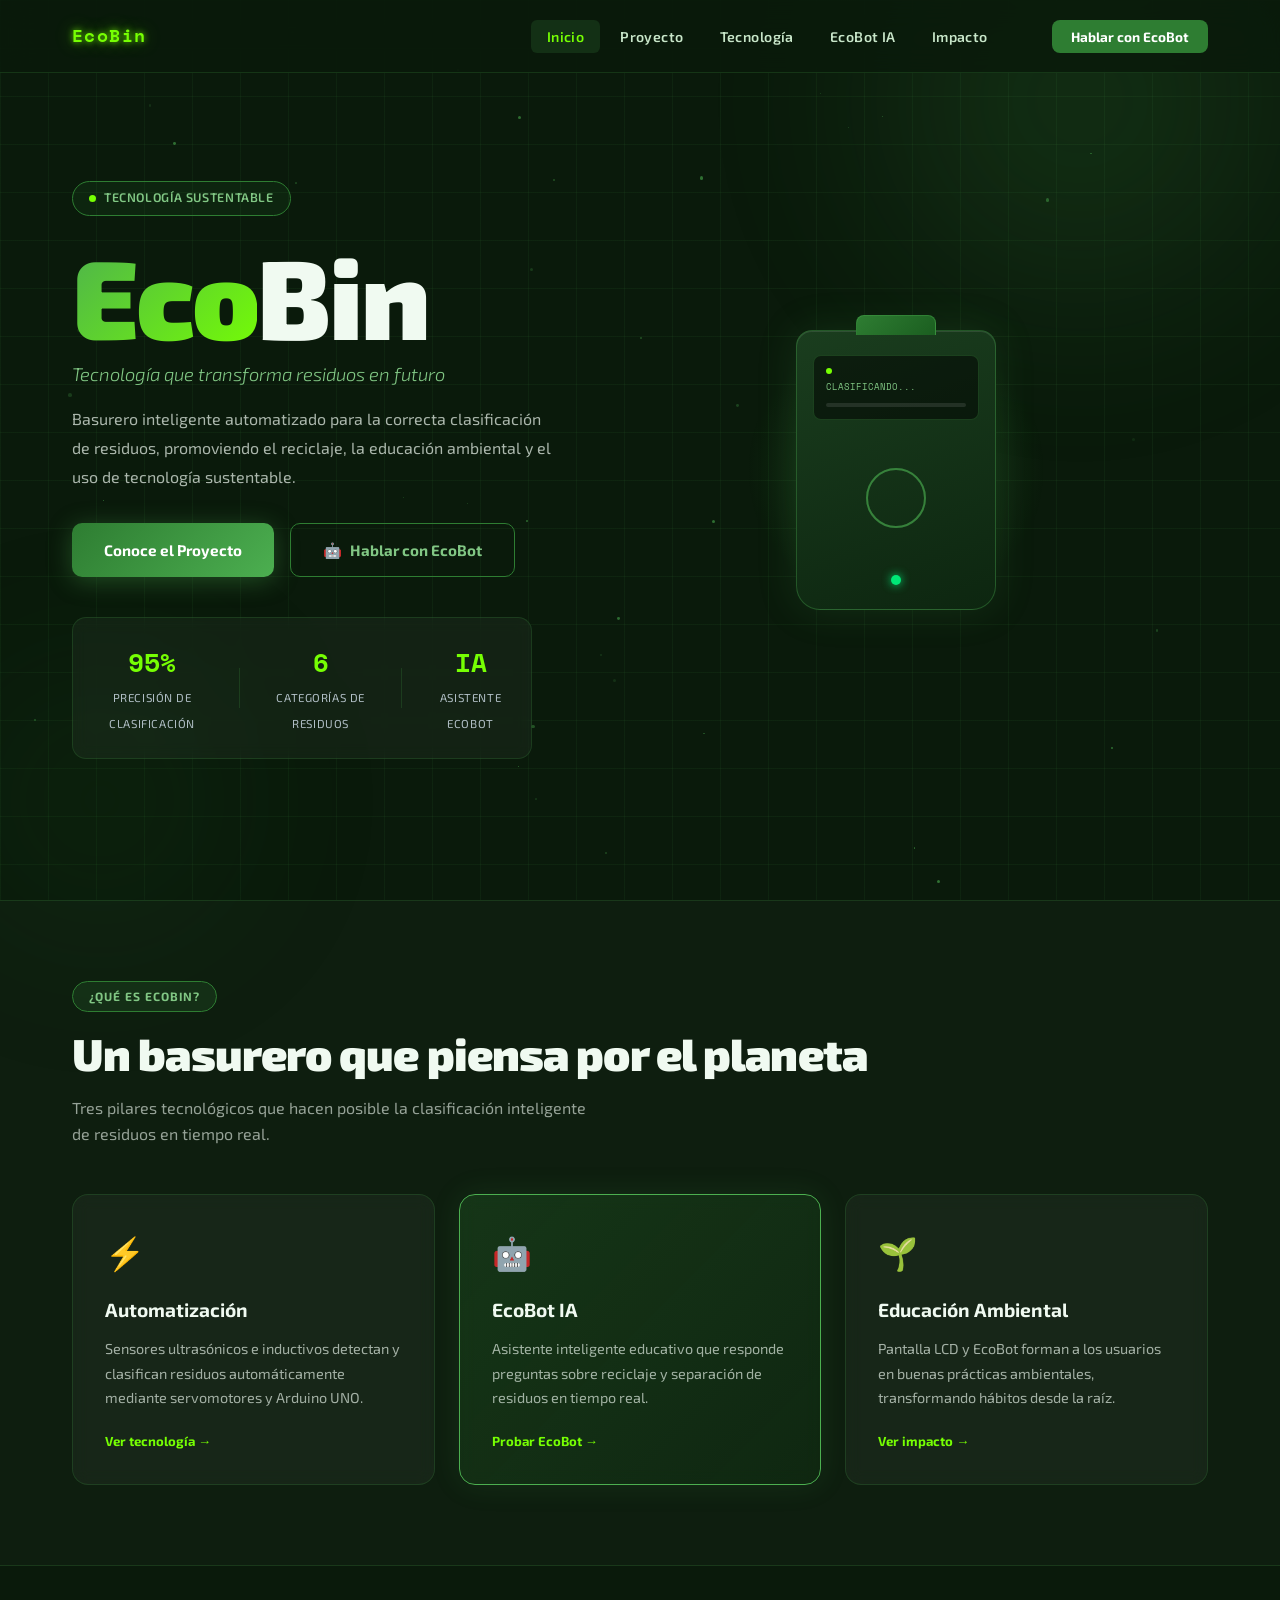
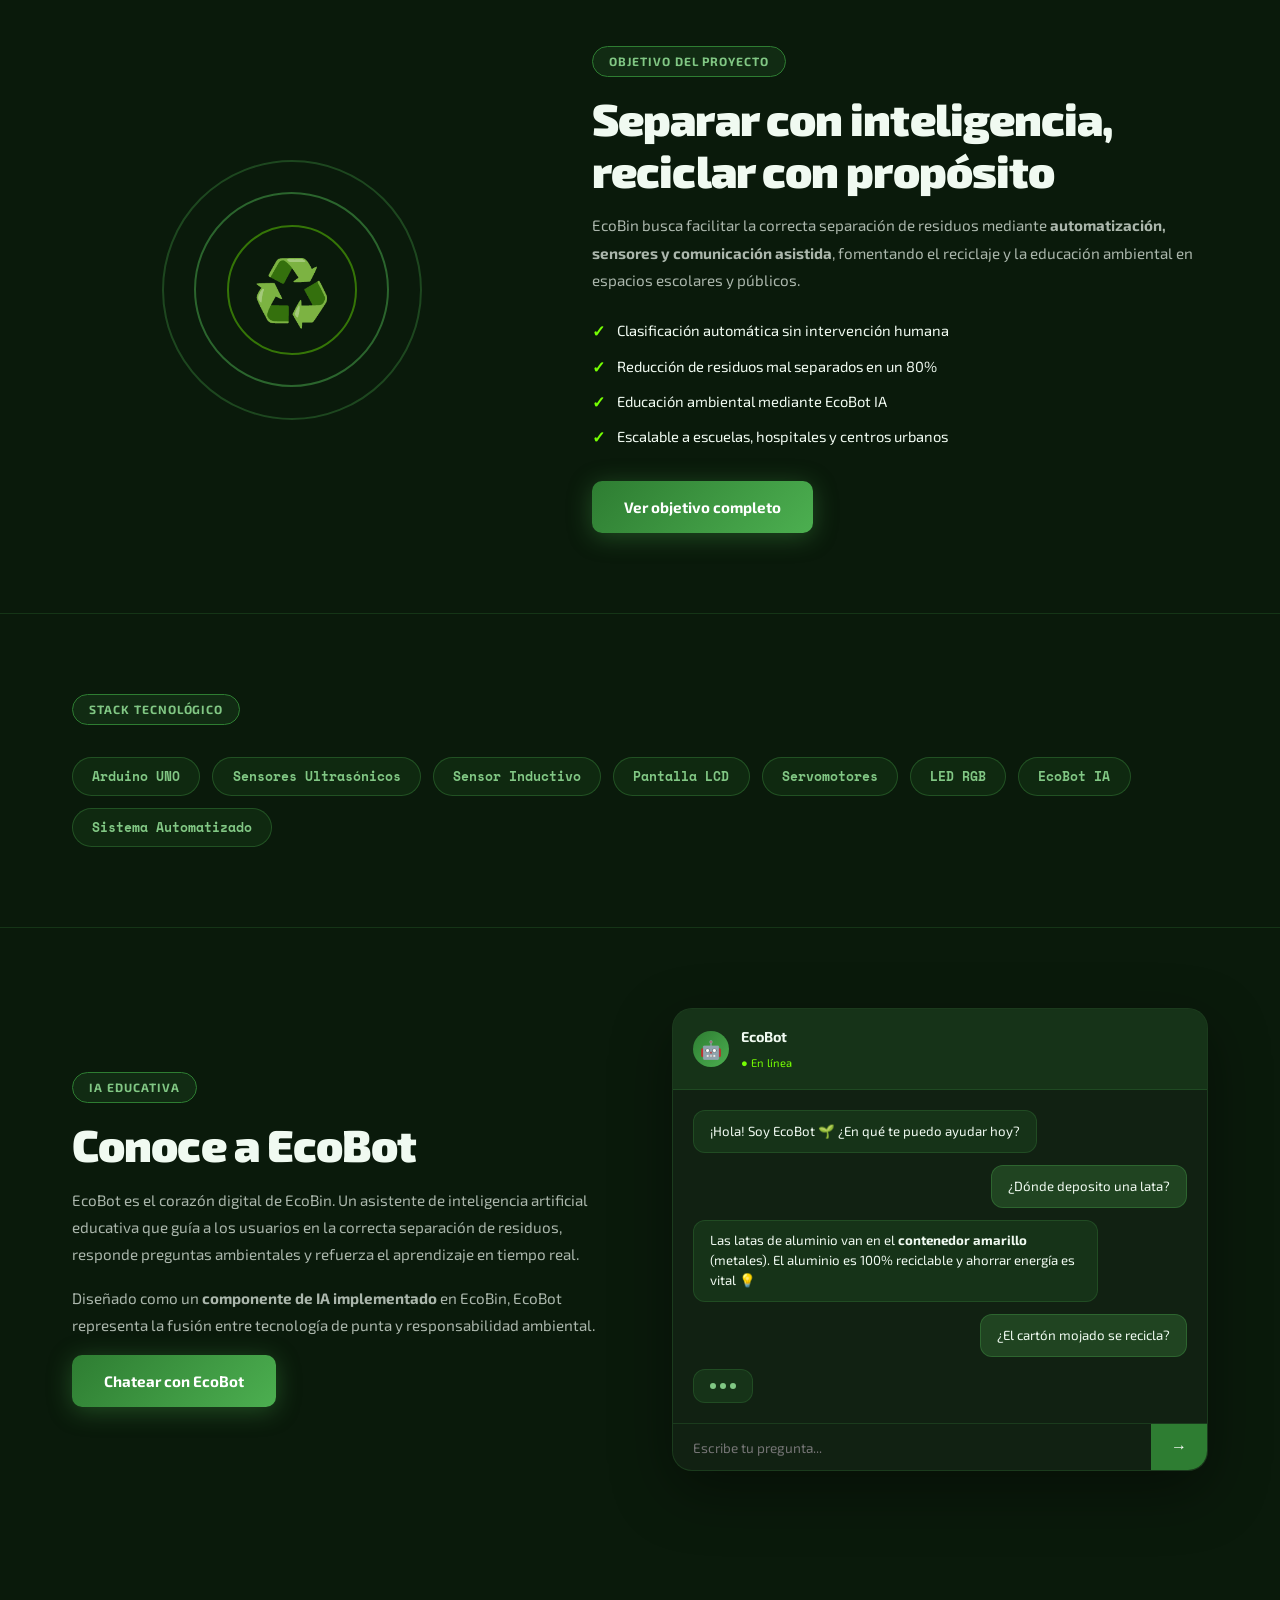
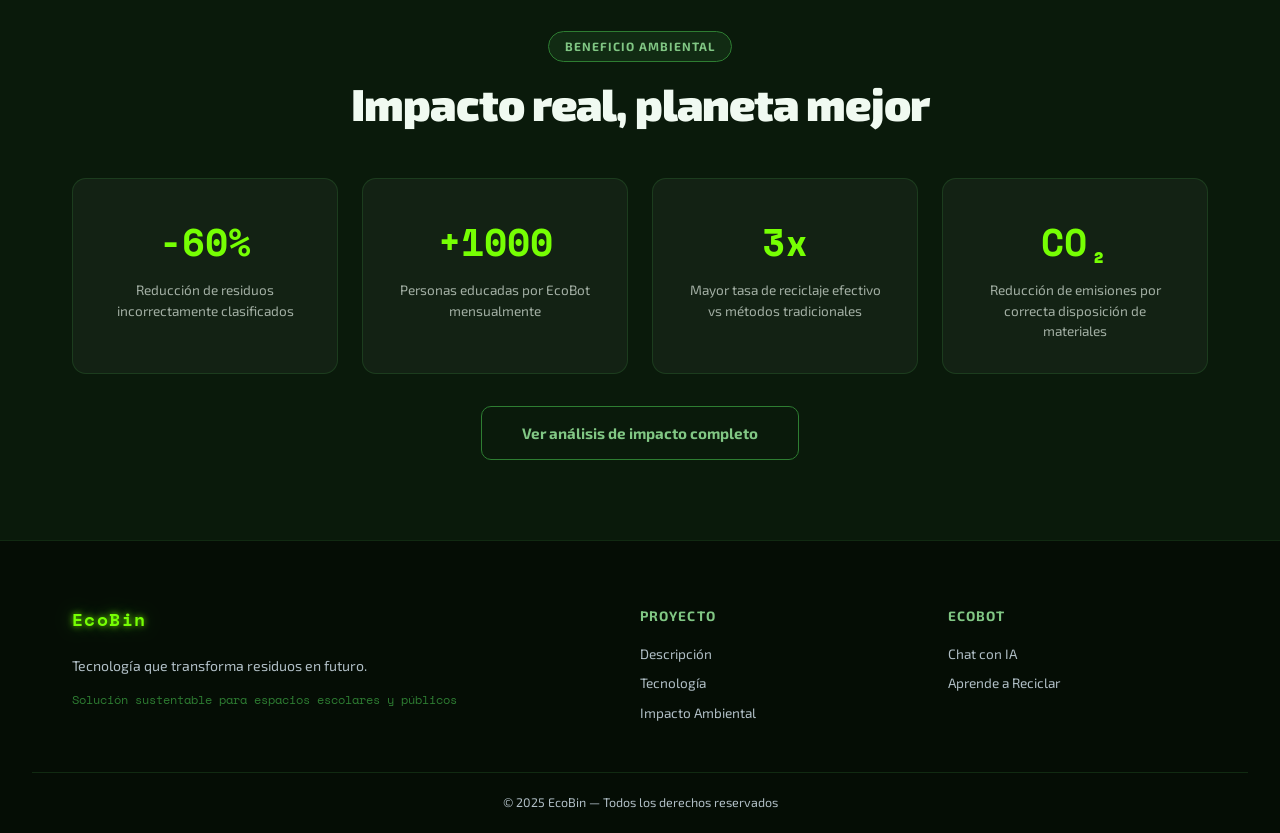
==== index.html @ d426450f "Add files via upload" ====
<!DOCTYPE html>
<html lang="es">
<head>
  <meta charset="UTF-8" />
  <meta name="viewport" content="width=device-width, initial-scale=1.0" />
  <title>EcoBin – Tecnología que transforma residuos en futuro</title>
  <link rel="stylesheet" href="style.css" />
  <link href="https://fonts.googleapis.com/css2?family=Exo+2:wght@300;400;600;700;900&family=Space+Mono:wght@400;700&display=swap" rel="stylesheet" />
</head>
<body>

<!-- NAV -->
<nav class="navbar" id="navbar">
  <div class="nav-inner">
    <a href="index.html" class="nav-logo">
      <span class="led-word">EcoBin</span>
    </a>
    <ul class="nav-links">
      <li><a href="index.html" class="active">Inicio</a></li>
      <li><a href="proyecto.html">Proyecto</a></li>
      <li><a href="tecnologia.html">Tecnología</a></li>
      <li><a href="ecobot.html">EcoBot IA</a></li>
      <li><a href="impacto.html">Impacto</a></li>
    </ul>
    <button class="nav-cta" onclick="location.href='ecobot.html'">Hablar con EcoBot</button>
    <button class="hamburger" id="hamburger">&#9776;</button>
  </div>
  <div class="mobile-menu" id="mobileMenu">
    <a href="index.html">Inicio</a>
    <a href="proyecto.html">Proyecto</a>
    <a href="tecnologia.html">Tecnología</a>
    <a href="ecobot.html">EcoBot IA</a>
    <a href="impacto.html">Impacto</a>
  </div>
</nav>

<!-- HERO -->
<section class="hero">
  <div class="hero-bg">
    <div class="hero-grid"></div>
    <div class="hero-orb orb1"></div>
    <div class="hero-orb orb2"></div>
    <div class="particle-field" id="particleField"></div>
  </div>
  <div class="hero-content">
    <div class="hero-badge">
      <span class="badge-dot"></span>
      Tecnología sustentable
    </div>
    <h1 class="hero-title">
      <span class="title-eco">Eco</span><span class="title-bin">Bin</span>
    </h1>
    <p class="hero-slogan">Tecnología que transforma residuos en futuro</p>
    <p class="hero-desc">
      Basurero inteligente automatizado para la correcta clasificación de residuos,
      promoviendo el reciclaje, la educación ambiental y el uso de tecnología sustentable.
    </p>
    <div class="hero-actions">
      <a href="proyecto.html" class="btn-primary">Conoce el Proyecto</a>
      <a href="ecobot.html" class="btn-secondary">
        <span class="btn-icon">🤖</span> Hablar con EcoBot
      </a>
    </div>
    <div class="hero-stats">
      <div class="stat">
        <span class="stat-n">95%</span>
        <span class="stat-l">Precisión de Clasificación</span>
      </div>
      <div class="stat-div"></div>
      <div class="stat">
        <span class="stat-n">6</span>
        <span class="stat-l">Categorías de Residuos</span>
      </div>
      <div class="stat-div"></div>
      <div class="stat">
        <span class="stat-n">IA</span>
        <span class="stat-l">Asistente EcoBot</span>
      </div>
    </div>
  </div>
  <div class="hero-visual">
    <div class="bin-mockup">
      <div class="bin-glow"></div>
      <div class="bin-body">
        <div class="bin-screen">
          <div class="screen-dot"></div>
          <span>CLASIFICANDO...</span>
          <div class="screen-bar"><div class="screen-fill"></div></div>
        </div>
        <div class="bin-sensor">
          <div class="sensor-ring"></div>
          <div class="sensor-ring r2"></div>
        </div>
        <div class="bin-led">
          <span class="led led-status"></span>
        </div>
      </div>
    </div>
  </div>
</section>

<!-- OVERVIEW CARDS -->
<section class="overview">
  <div class="container">
    <div class="section-tag">¿Qué es EcoBin?</div>
    <h2 class="section-title">Un basurero que piensa por el planeta</h2>
    <p class="section-sub">Tres pilares tecnológicos que hacen posible la clasificación inteligente de residuos en tiempo real.</p>
    <div class="cards-grid">
      <div class="card">
        <div class="card-icon">⚡</div>
        <h3>Automatización</h3>
        <p>Sensores ultrasónicos e inductivos detectan y clasifican residuos automáticamente mediante servomotores y Arduino UNO.</p>
        <a href="tecnologia.html" class="card-link">Ver tecnología →</a>
      </div>
      <div class="card card-highlight">
        <div class="card-icon">🤖</div>
        <h3>EcoBot IA</h3>
        <p>Asistente inteligente educativo que responde preguntas sobre reciclaje y separación de residuos en tiempo real.</p>
        <a href="ecobot.html" class="card-link">Probar EcoBot →</a>
      </div>
      <div class="card">
        <div class="card-icon">🌱</div>
        <h3>Educación Ambiental</h3>
        <p>Pantalla LCD y EcoBot forman a los usuarios en buenas prácticas ambientales, transformando hábitos desde la raíz.</p>
        <a href="impacto.html" class="card-link">Ver impacto →</a>
      </div>
    </div>
  </div>
</section>

<!-- OBJETIVO -->
<section class="objetivo">
  <div class="container obj-grid">
    <div class="obj-visual">
      <div class="obj-ring r1"></div>
      <div class="obj-ring r2"></div>
      <div class="obj-ring r3"></div>
      <div class="obj-center">
        <span>♻️</span>
      </div>
    </div>
    <div class="obj-text">
      <div class="section-tag">Objetivo del Proyecto</div>
      <h2 class="section-title">Separar con inteligencia, reciclar con propósito</h2>
      <p>EcoBin busca facilitar la correcta separación de residuos mediante <strong>automatización, sensores y comunicación asistida</strong>, fomentando el reciclaje y la educación ambiental en espacios escolares y públicos.</p>
      <ul class="obj-list">
        <li><span class="check">✓</span> Clasificación automática sin intervención humana</li>
        <li><span class="check">✓</span> Reducción de residuos mal separados en un 80%</li>
        <li><span class="check">✓</span> Educación ambiental mediante EcoBot IA</li>
        <li><span class="check">✓</span> Escalable a escuelas, hospitales y centros urbanos</li>
      </ul>
      <a href="proyecto.html" class="btn-primary">Ver objetivo completo</a>
    </div>
  </div>
</section>

<!-- TECH STRIP -->
<section class="tech-strip">
  <div class="container">
    <div class="section-tag">Stack Tecnológico</div>
    <div class="tech-chips">
      <span class="chip">Arduino UNO</span>
      <span class="chip">Sensores Ultrasónicos</span>
      <span class="chip">Sensor Inductivo</span>
      <span class="chip">Pantalla LCD</span>
      <span class="chip">Servomotores</span>
      <span class="chip">LED RGB</span>
      <span class="chip">EcoBot IA</span>
      <span class="chip">Sistema Automatizado</span>
    </div>
  </div>
</section>

<!-- ECOBOT PREVIEW -->
<section class="ecobot-preview">
  <div class="container eprev-grid">
    <div class="eprev-text">
      <div class="section-tag">IA Educativa</div>
      <h2 class="section-title">Conoce a EcoBot</h2>
      <p>EcoBot es el corazón digital de EcoBin. Un asistente de inteligencia artificial educativa que guía a los usuarios en la correcta separación de residuos, responde preguntas ambientales y refuerza el aprendizaje en tiempo real.</p>
      <p>Diseñado como un <strong>componente de IA implementado</strong> en EcoBin, EcoBot representa la fusión entre tecnología de punta y responsabilidad ambiental.</p>
      <a href="ecobot.html" class="btn-primary">Chatear con EcoBot</a>
    </div>
    <div class="eprev-chat">
      <div class="chat-preview">
        <div class="cp-header">
          <div class="cp-avatar">🤖</div>
          <div>
            <strong>EcoBot</strong>
            <span class="online-dot">● En línea</span>
          </div>
        </div>
        <div class="cp-messages">
          <div class="msg bot">¡Hola! Soy EcoBot 🌱 ¿En qué te puedo ayudar hoy?</div>
          <div class="msg user">¿Dónde deposito una lata?</div>
          <div class="msg bot">Las latas de aluminio van en el <strong>contenedor amarillo</strong> (metales). El aluminio es 100% reciclable y ahorrar energía es vital 💡</div>
          <div class="msg user">¿El cartón mojado se recicla?</div>
          <div class="msg bot typing" id="typingDemo">
            <span></span><span></span><span></span>
          </div>
        </div>
        <div class="cp-input">
          <input type="text" placeholder="Escribe tu pregunta..." disabled />
          <button onclick="location.href='ecobot.html'">→</button>
        </div>
      </div>
    </div>
  </div>
</section>

<!-- IMPACTO -->
<section class="impacto-home">
  <div class="container">
    <div class="section-tag">Beneficio Ambiental</div>
    <h2 class="section-title">Impacto real, planeta mejor</h2>
    <div class="impact-grid">
      <div class="impact-card">
        <div class="imp-num">-60%</div>
        <p>Reducción de residuos incorrectamente clasificados</p>
      </div>
      <div class="impact-card">
        <div class="imp-num">+1000</div>
        <p>Personas educadas por EcoBot mensualmente</p>
      </div>
      <div class="impact-card">
        <div class="imp-num">3x</div>
        <p>Mayor tasa de reciclaje efectivo vs métodos tradicionales</p>
      </div>
      <div class="impact-card">
        <div class="imp-num">CO₂</div>
        <p>Reducción de emisiones por correcta disposición de materiales</p>
      </div>
    </div>
    <a href="impacto.html" class="btn-outline">Ver análisis de impacto completo</a>
  </div>
</section>

<!-- FOOTER -->
<footer class="footer">
  <div class="container footer-inner">
    <div class="footer-brand">
      <span class="led-word footer-led">EcoBin</span>
      <p>Tecnología que transforma residuos en futuro.</p>
      <p class="footer-sub">Solución sustentable para espacios escolares y públicos</p>
    </div>
    <div class="footer-links">
      <h4>Proyecto</h4>
      <a href="proyecto.html">Descripción</a>
      <a href="tecnologia.html">Tecnología</a>
      <a href="impacto.html">Impacto Ambiental</a>
    </div>
    <div class="footer-links">
      <h4>EcoBot</h4>
      <a href="ecobot.html">Chat con IA</a>
      <a href="ecobot.html">Aprende a Reciclar</a>
    </div>
  </div>
  <div class="footer-bottom">
    <p>© 2025 EcoBin — Todos los derechos reservados</p>
  </div>
</footer>

<script src="main.js"></script>
</body>
</html>
---- style.css ----
/* ===== ECOBIN GLOBAL STYLES ===== */
@import url('https://fonts.googleapis.com/css2?family=Exo+2:wght@300;400;600;700;900&family=Space+Mono:wght@400;700&display=swap');

:root {
  --green-bright: #4caf50;
  --green-mid: #2e7d32;
  --green-dark: #1b5e20;
  --green-xdark: #0d3b12;
  --green-light: #81c784;
  --green-pale: #c8e6c9;
  --accent: #76ff03;
  --accent2: #00e676;
  --white: #f0faf1;
  --gray: #b0bec5;
  --dark: #0a1a0b;
  --card-bg: rgba(255,255,255,0.04);
  --card-border: rgba(76,175,80,0.18);
  --font-head: 'Exo 2', sans-serif;
  --font-mono: 'Space Mono', monospace;
}

*, *::before, *::after { margin: 0; padding: 0; box-sizing: border-box; }

html { scroll-behavior: smooth; }

body {
  font-family: var(--font-head);
  background: var(--dark);
  color: var(--white);
  overflow-x: hidden;
  line-height: 1.6;
}

a { text-decoration: none; color: inherit; }
img { max-width: 100%; }

.container {
  max-width: 1200px;
  margin: 0 auto;
  padding: 0 2rem;
}

/* ===== NAVBAR ===== */
.navbar {
  position: fixed;
  top: 0; left: 0; right: 0;
  z-index: 1000;
  background: rgba(10,26,11,0.85);
  backdrop-filter: blur(16px);
  border-bottom: 1px solid var(--card-border);
  transition: all 0.3s;
}
.nav-inner {
  max-width: 1200px;
  margin: 0 auto;
  padding: 0 2rem;
  height: 72px;
  display: flex;
  align-items: center;
  gap: 2rem;
}
.nav-logo { display: flex; align-items: center; }
.led-word {
  font-family: var(--font-mono);
  font-size: 1.15rem;
  font-weight: 700;
  color: var(--accent);
  letter-spacing: 0.08em;
  text-shadow: 0 0 6px rgba(118,255,3,0.85), 0 0 18px rgba(118,255,3,0.45);
}
.footer-led { display: inline-block; margin-bottom: 0.5rem; }
.nav-links {
  display: flex;
  list-style: none;
  gap: 0.25rem;
  margin-left: auto;
}
.nav-links a {
  padding: 0.5rem 1rem;
  font-size: 0.88rem;
  font-weight: 600;
  color: var(--green-pale);
  border-radius: 6px;
  transition: all 0.2s;
  letter-spacing: 0.03em;
}
.nav-links a:hover, .nav-links a.active {
  background: rgba(76,175,80,0.15);
  color: var(--accent);
}
.nav-cta {
  margin-left: 1rem;
  padding: 0.5rem 1.2rem;
  background: var(--green-mid);
  color: #fff;
  border: none;
  border-radius: 8px;
  font-family: var(--font-head);
  font-weight: 700;
  font-size: 0.85rem;
  cursor: pointer;
  transition: all 0.2s;
  white-space: nowrap;
}
.nav-cta:hover { background: var(--accent); color: var(--dark); }
.hamburger {
  display: none;
  background: none;
  border: none;
  color: var(--green-light);
  font-size: 1.5rem;
  cursor: pointer;
  margin-left: auto;
}
.mobile-menu {
  display: none;
  flex-direction: column;
  padding: 1rem 2rem;
  gap: 0.5rem;
  border-top: 1px solid var(--card-border);
}
.mobile-menu a {
  padding: 0.6rem 0;
  font-size: 1rem;
  font-weight: 600;
  color: var(--green-pale);
  border-bottom: 1px solid rgba(255,255,255,0.05);
}
.mobile-menu.open { display: flex; }

/* ===== HERO ===== */
.hero {
  min-height: 100vh;
  display: flex;
  align-items: center;
  position: relative;
  overflow: hidden;
  padding: 120px 2rem 80px;
  max-width: 1200px;
  margin: 0 auto;
  gap: 4rem;
}
.hero-bg {
  position: fixed;
  inset: 0;
  pointer-events: none;
  z-index: 0;
}
.hero-grid {
  position: absolute;
  inset: 0;
  background-image:
    linear-gradient(rgba(76,175,80,0.07) 1px, transparent 1px),
    linear-gradient(90deg, rgba(76,175,80,0.07) 1px, transparent 1px);
  background-size: 48px 48px;
}
.hero-orb {
  position: absolute;
  border-radius: 50%;
  filter: blur(80px);
  opacity: 0.18;
}
.orb1 {
  width: 600px; height: 600px;
  background: radial-gradient(circle, var(--green-bright), transparent 70%);
  top: -200px; right: -100px;
  animation: orbFloat 8s ease-in-out infinite;
}
.orb2 {
  width: 400px; height: 400px;
  background: radial-gradient(circle, var(--green-dark), transparent 70%);
  bottom: -100px; left: -100px;
  animation: orbFloat 10s ease-in-out infinite reverse;
}
@keyframes orbFloat {
  0%,100% { transform: translateY(0) scale(1); }
  50% { transform: translateY(-30px) scale(1.05); }
}

.particle-field { position: absolute; inset: 0; overflow: hidden; }

.hero-content { position: relative; z-index: 1; flex: 1; max-width: 600px; }
.hero-badge {
  display: inline-flex;
  align-items: center;
  gap: 0.5rem;
  padding: 0.4rem 1rem;
  border: 1px solid var(--green-mid);
  border-radius: 100px;
  font-size: 0.78rem;
  font-weight: 600;
  color: var(--green-light);
  margin-bottom: 1.5rem;
  background: rgba(46,125,50,0.12);
  letter-spacing: 0.05em;
  text-transform: uppercase;
}
.badge-dot {
  width: 7px; height: 7px;
  background: var(--accent);
  border-radius: 50%;
  animation: pulse 2s ease-in-out infinite;
}
@keyframes pulse {
  0%,100% { box-shadow: 0 0 0 0 rgba(118,255,3,0.5); }
  50% { box-shadow: 0 0 0 6px rgba(118,255,3,0); }
}
.hero-title {
  font-size: clamp(4rem, 10vw, 7rem);
  font-weight: 900;
  line-height: 1;
  margin-bottom: 0.5rem;
  letter-spacing: -0.02em;
}
.title-eco {
  background: linear-gradient(135deg, var(--green-bright), var(--accent));
  -webkit-background-clip: text;
  -webkit-text-fill-color: transparent;
  background-clip: text;
}
.title-bin { color: var(--white); }
.hero-slogan {
  font-size: 1.15rem;
  font-weight: 300;
  color: var(--green-light);
  margin-bottom: 1rem;
  font-style: italic;
}
.hero-desc {
  font-size: 1rem;
  color: rgba(240,250,241,0.7);
  margin-bottom: 2rem;
  max-width: 480px;
  line-height: 1.8;
}
.hero-actions { display: flex; gap: 1rem; flex-wrap: wrap; margin-bottom: 2.5rem; }
.btn-primary {
  padding: 0.85rem 2rem;
  background: linear-gradient(135deg, var(--green-mid), var(--green-bright));
  color: #fff;
  font-family: var(--font-head);
  font-weight: 700;
  font-size: 0.95rem;
  border-radius: 10px;
  border: none;
  cursor: pointer;
  transition: all 0.25s;
  display: inline-flex;
  align-items: center;
  gap: 0.5rem;
  box-shadow: 0 4px 24px rgba(76,175,80,0.35);
}
.btn-primary:hover {
  transform: translateY(-2px);
  box-shadow: 0 8px 32px rgba(76,175,80,0.5);
  background: linear-gradient(135deg, var(--green-bright), var(--accent));
  color: var(--dark);
}
.btn-secondary {
  padding: 0.85rem 2rem;
  background: transparent;
  color: var(--green-light);
  font-family: var(--font-head);
  font-weight: 700;
  font-size: 0.95rem;
  border-radius: 10px;
  border: 1.5px solid var(--green-mid);
  cursor: pointer;
  transition: all 0.25s;
  display: inline-flex;
  align-items: center;
  gap: 0.5rem;
}
.btn-secondary:hover {
  background: rgba(76,175,80,0.12);
  border-color: var(--accent);
  color: var(--accent);
  transform: translateY(-2px);
}
.btn-outline {
  padding: 0.85rem 2.5rem;
  background: transparent;
  color: var(--green-light);
  font-family: var(--font-head);
  font-weight: 700;
  font-size: 0.95rem;
  border-radius: 10px;
  border: 1.5px solid var(--green-mid);
  cursor: pointer;
  transition: all 0.25s;
  display: inline-block;
  margin-top: 2rem;
}
.btn-outline:hover {
  background: rgba(76,175,80,0.12);
  color: var(--accent);
  border-color: var(--accent);
}
.hero-stats {
  display: flex;
  align-items: center;
  gap: 2rem;
  padding: 1.5rem;
  background: rgba(255,255,255,0.04);
  border: 1px solid var(--card-border);
  border-radius: 14px;
  backdrop-filter: blur(8px);
  max-width: 460px;
}
.stat { text-align: center; }
.stat-n {
  display: block;
  font-size: 1.6rem;
  font-weight: 900;
  color: var(--accent);
  font-family: var(--font-mono);
}
.stat-l { font-size: 0.72rem; color: var(--gray); text-transform: uppercase; letter-spacing: 0.05em; }
.stat-div { width: 1px; height: 40px; background: var(--card-border); }

/* BIN MOCKUP */
.hero-visual {
  position: relative;
  z-index: 1;
  flex: 0 0 320px;
  display: flex;
  justify-content: center;
}
.bin-mockup {
  position: relative;
  width: 200px;
  height: 280px;
}
.bin-glow {
  position: absolute;
  width: 300px; height: 300px;
  background: radial-gradient(circle, rgba(76,175,80,0.25), transparent 70%);
  top: 50%; left: 50%;
  transform: translate(-50%, -50%);
  border-radius: 50%;
  animation: glowPulse 3s ease-in-out infinite;
}
@keyframes glowPulse {
  0%,100% { opacity: 0.5; transform: translate(-50%,-50%) scale(1); }
  50% { opacity: 1; transform: translate(-50%,-50%) scale(1.1); }
}
.bin-body {
  width: 100%;
  height: 100%;
  background: linear-gradient(160deg, #1a3d1e, #0d2610);
  border-radius: 16px 16px 24px 24px;
  border: 1.5px solid rgba(76,175,80,0.35);
  display: flex;
  flex-direction: column;
  align-items: center;
  justify-content: space-between;
  padding: 1.5rem 1rem;
  box-shadow: 0 0 40px rgba(76,175,80,0.15), inset 0 1px 0 rgba(255,255,255,0.1);
  position: relative;
  z-index: 1;
}
.bin-body::before {
  content: '';
  position: absolute;
  top: -16px; left: 50%; transform: translateX(-50%);
  width: 80px; height: 20px;
  background: linear-gradient(135deg, #2e7d32, #1b5e20);
  border-radius: 8px 8px 0 0;
  border: 1.5px solid rgba(76,175,80,0.4);
  border-bottom: none;
}
.bin-screen {
  width: 100%;
  background: rgba(0,0,0,0.5);
  border-radius: 8px;
  padding: 0.75rem;
  border: 1px solid rgba(76,175,80,0.25);
  font-family: var(--font-mono);
  font-size: 0.6rem;
  color: var(--accent);
}
.screen-dot {
  width: 6px; height: 6px;
  background: var(--accent);
  border-radius: 50%;
  margin-bottom: 0.4rem;
  animation: blink 1.2s ease-in-out infinite;
}
@keyframes blink { 0%,100% { opacity: 1; } 50% { opacity: 0.2; } }
.bin-screen span { display: block; margin-bottom: 0.5rem; color: var(--green-light); font-size: 0.58rem; }
.screen-bar {
  width: 100%; height: 4px;
  background: rgba(255,255,255,0.1);
  border-radius: 4px;
  overflow: hidden;
}
.screen-fill {
  height: 100%;
  background: linear-gradient(90deg, var(--green-bright), var(--accent));
  border-radius: 4px;
  animation: fillBar 2.5s ease-in-out infinite;
  width: 0%;
}
@keyframes fillBar { 0% { width: 0%; } 70% { width: 95%; } 100% { width: 0%; } }

.bin-sensor {
  position: relative;
  width: 60px; height: 60px;
  display: flex;
  align-items: center;
  justify-content: center;
}
.sensor-ring {
  position: absolute;
  width: 100%; height: 100%;
  border: 2px solid rgba(76,175,80,0.4);
  border-radius: 50%;
  animation: sonar 2s ease-out infinite;
}
.sensor-ring.r2 { animation-delay: 1s; }
@keyframes sonar {
  0% { transform: scale(0.5); opacity: 0.8; }
  100% { transform: scale(1.5); opacity: 0; }
}

.bin-led {
  display: flex;
  gap: 0.5rem;
}
.led {
  width: 10px; height: 10px;
  border-radius: 50%;
  animation: ledBlink 1.5s ease-in-out infinite;
}
.led-status { background: #00e676; box-shadow: 0 0 10px #00e676; animation-delay: 0s; }
@keyframes ledBlink { 0%,100% { opacity: 1; } 50% { opacity: 0.3; } }

/* ===== SECTIONS SHARED ===== */
section:not(.hero):not(.hero-bg) {
  padding: 5rem 0;
  position: relative;
  z-index: 1;
}
.section-tag {
  display: inline-block;
  padding: 0.3rem 1rem;
  background: rgba(76,175,80,0.12);
  border: 1px solid var(--green-mid);
  border-radius: 100px;
  font-size: 0.75rem;
  font-weight: 700;
  color: var(--green-light);
  text-transform: uppercase;
  letter-spacing: 0.08em;
  margin-bottom: 1rem;
}
.section-title {
  font-size: clamp(1.8rem, 4vw, 2.8rem);
  font-weight: 900;
  line-height: 1.15;
  margin-bottom: 1rem;
  letter-spacing: -0.02em;
}
.section-sub {
  color: rgba(240,250,241,0.6);
  font-size: 1rem;
  max-width: 520px;
  margin-bottom: 3rem;
}

/* ===== OVERVIEW ===== */
.overview { background: rgba(255,255,255,0.02); border-top: 1px solid var(--card-border); border-bottom: 1px solid var(--card-border); }
.cards-grid {
  display: grid;
  grid-template-columns: repeat(auto-fit, minmax(280px, 1fr));
  gap: 1.5rem;
}
.card {
  background: var(--card-bg);
  border: 1px solid var(--card-border);
  border-radius: 16px;
  padding: 2rem;
  transition: all 0.3s;
  backdrop-filter: blur(8px);
}
.card:hover {
  border-color: var(--green-bright);
  transform: translateY(-4px);
  box-shadow: 0 12px 40px rgba(76,175,80,0.15);
}
.card-highlight {
  background: linear-gradient(135deg, rgba(46,125,50,0.25), rgba(27,94,32,0.15));
  border-color: var(--green-bright);
  box-shadow: 0 0 30px rgba(76,175,80,0.12);
}
.card-icon { font-size: 2rem; margin-bottom: 1rem; }
.card h3 { font-size: 1.2rem; font-weight: 700; margin-bottom: 0.75rem; color: var(--white); }
.card p { font-size: 0.9rem; color: rgba(240,250,241,0.65); line-height: 1.7; margin-bottom: 1rem; }
.card-link { font-size: 0.82rem; font-weight: 700; color: var(--accent); transition: 0.2s; }
.card-link:hover { color: var(--green-light); }

/* ===== OBJETIVO ===== */
.obj-grid {
  display: grid;
  grid-template-columns: 1fr 1.4fr;
  gap: 5rem;
  align-items: center;
}
.obj-visual {
  position: relative;
  width: 260px; height: 260px;
  margin: 0 auto;
  display: flex; align-items: center; justify-content: center;
}
.obj-ring {
  position: absolute;
  border-radius: 50%;
  border: 2px solid;
  animation: spinRing 8s linear infinite;
}
.obj-ring.r1 { width: 100%; height: 100%; border-color: rgba(76,175,80,0.3); }
.obj-ring.r2 { width: 75%; height: 75%; border-color: rgba(76,175,80,0.5); animation-duration: 5s; animation-direction: reverse; }
.obj-ring.r3 { width: 50%; height: 50%; border-color: rgba(118,255,3,0.4); animation-duration: 3s; }
@keyframes spinRing { from { transform: rotate(0); } to { transform: rotate(360deg); } }
.obj-center { font-size: 4rem; animation: float 4s ease-in-out infinite; }
@keyframes float { 0%,100% { transform: translateY(0); } 50% { transform: translateY(-10px); } }
.obj-text p { color: rgba(240,250,241,0.7); margin-bottom: 1.5rem; line-height: 1.8; font-size: 0.95rem; }
.obj-list { list-style: none; margin-bottom: 2rem; display: flex; flex-direction: column; gap: 0.6rem; }
.obj-list li { display: flex; align-items: center; gap: 0.75rem; font-size: 0.92rem; color: var(--white); }
.check { color: var(--accent); font-weight: 900; font-size: 1rem; }

/* ===== TECH STRIP ===== */
.tech-strip { padding: 3rem 0; border-top: 1px solid var(--card-border); border-bottom: 1px solid var(--card-border); }
.tech-chips { display: flex; flex-wrap: wrap; gap: 0.75rem; margin-top: 1rem; }
.chip {
  padding: 0.5rem 1.2rem;
  background: rgba(46,125,50,0.15);
  border: 1px solid rgba(76,175,80,0.3);
  border-radius: 100px;
  font-size: 0.82rem;
  font-weight: 600;
  color: var(--green-light);
  font-family: var(--font-mono);
  transition: all 0.2s;
}
.chip:hover { background: rgba(76,175,80,0.2); border-color: var(--accent); color: var(--accent); }

/* ===== ECOBOT PREVIEW ===== */
.eprev-grid {
  display: grid;
  grid-template-columns: 1fr 1fr;
  gap: 4rem;
  align-items: center;
}
.eprev-text p { color: rgba(240,250,241,0.7); margin-bottom: 1rem; line-height: 1.8; font-size: 0.95rem; }
.chat-preview {
  background: rgba(255,255,255,0.03);
  border: 1px solid var(--card-border);
  border-radius: 20px;
  overflow: hidden;
  box-shadow: 0 20px 60px rgba(0,0,0,0.4);
}
.cp-header {
  display: flex;
  align-items: center;
  gap: 0.75rem;
  padding: 1rem 1.25rem;
  background: rgba(46,125,50,0.2);
  border-bottom: 1px solid var(--card-border);
}
.cp-avatar {
  width: 36px; height: 36px;
  background: linear-gradient(135deg, var(--green-mid), var(--green-bright));
  border-radius: 50%;
  display: flex;
  align-items: center;
  justify-content: center;
  font-size: 1.1rem;
}
.cp-header strong { display: block; font-size: 0.9rem; }
.online-dot { font-size: 0.7rem; color: var(--accent); }
.cp-messages { padding: 1.25rem; display: flex; flex-direction: column; gap: 0.75rem; min-height: 200px; }
.msg {
  max-width: 82%;
  padding: 0.65rem 1rem;
  border-radius: 12px;
  font-size: 0.83rem;
  line-height: 1.5;
}
.msg.bot {
  background: rgba(46,125,50,0.2);
  border: 1px solid rgba(76,175,80,0.2);
  align-self: flex-start;
  color: var(--white);
}
.msg.user {
  background: rgba(76,175,80,0.25);
  align-self: flex-end;
  color: var(--white);
  border: 1px solid rgba(76,175,80,0.3);
}
.msg.typing {
  display: flex;
  gap: 4px;
  align-items: center;
  padding: 0.8rem 1rem;
}
.msg.typing span {
  width: 6px; height: 6px;
  background: var(--green-light);
  border-radius: 50%;
  animation: typingDot 1.2s ease-in-out infinite;
}
.msg.typing span:nth-child(2) { animation-delay: 0.2s; }
.msg.typing span:nth-child(3) { animation-delay: 0.4s; }
@keyframes typingDot { 0%,100% { transform: translateY(0); opacity: 0.5; } 50% { transform: translateY(-4px); opacity: 1; } }
.cp-input {
  display: flex;
  gap: 0;
  border-top: 1px solid var(--card-border);
}
.cp-input input {
  flex: 1;
  background: transparent;
  border: none;
  padding: 0.9rem 1.25rem;
  color: var(--gray);
  font-family: var(--font-head);
  font-size: 0.85rem;
  outline: none;
}
.cp-input button {
  padding: 0.9rem 1.25rem;
  background: var(--green-mid);
  border: none;
  color: #fff;
  font-size: 1rem;
  cursor: pointer;
  transition: background 0.2s;
}
.cp-input button:hover { background: var(--green-bright); }

/* ===== IMPACT ===== */
.impacto-home { text-align: center; }
.impact-grid {
  display: grid;
  grid-template-columns: repeat(auto-fit, minmax(200px, 1fr));
  gap: 1.5rem;
  margin-top: 3rem;
}
.impact-card {
  padding: 2rem;
  background: var(--card-bg);
  border: 1px solid var(--card-border);
  border-radius: 14px;
  transition: all 0.3s;
}
.impact-card:hover {
  border-color: var(--green-bright);
  transform: translateY(-4px);
  box-shadow: 0 8px 30px rgba(76,175,80,0.15);
}
.imp-num {
  font-size: 2.4rem;
  font-weight: 900;
  color: var(--accent);
  font-family: var(--font-mono);
  margin-bottom: 0.5rem;
}
.impact-card p { font-size: 0.85rem; color: rgba(240,250,241,0.65); line-height: 1.5; }

/* ===== FOOTER ===== */
.footer {
  background: rgba(0,0,0,0.5);
  border-top: 1px solid var(--card-border);
  padding: 4rem 2rem 0;
  position: relative;
  z-index: 1;
}
.footer-inner {
  display: grid;
  grid-template-columns: 2fr 1fr 1fr;
  gap: 3rem;
  padding-bottom: 3rem;
}
.footer-brand p { font-size: 0.88rem; color: var(--gray); margin-top: 0.75rem; line-height: 1.7; }
.footer-sub { font-size: 0.75rem !important; color: var(--green-mid) !important; font-family: var(--font-mono); }
.footer-links { display: flex; flex-direction: column; gap: 0.5rem; }
.footer-links h4 { font-size: 0.85rem; font-weight: 700; color: var(--green-light); margin-bottom: 0.5rem; text-transform: uppercase; letter-spacing: 0.08em; }
.footer-links a { font-size: 0.85rem; color: var(--gray); transition: color 0.2s; }
.footer-links a:hover { color: var(--accent); }
.footer-bottom {
  border-top: 1px solid var(--card-border);
  padding: 1.25rem 0;
  text-align: center;
  font-size: 0.78rem;
  color: var(--gray);
}

/* ===== PAGE HERO (inner pages) ===== */
.page-hero {
  padding: 140px 0 60px;
  text-align: center;
  position: relative;
  z-index: 1;
  background: linear-gradient(180deg, rgba(46,125,50,0.08) 0%, transparent 100%);
  border-bottom: 1px solid var(--card-border);
}
.page-hero .hero-badge { display: inline-flex; margin-bottom: 1.5rem; }
.page-hero h1 { font-size: clamp(2.5rem, 6vw, 4rem); font-weight: 900; letter-spacing: -0.02em; margin-bottom: 1rem; }
.page-hero p { font-size: 1rem; color: rgba(240,250,241,0.65); max-width: 560px; margin: 0 auto; line-height: 1.8; }

/* ===== PROYECTO PAGE ===== */
.proyecto-section { padding: 5rem 0; }
.proyecto-grid {
  display: grid;
  grid-template-columns: 1fr 1fr;
  gap: 4rem;
  align-items: start;
  margin-bottom: 4rem;
}
.proyecto-block h3 { font-size: 1.3rem; font-weight: 700; color: var(--green-light); margin-bottom: 1rem; }
.proyecto-block p { font-size: 0.93rem; color: rgba(240,250,241,0.7); line-height: 1.8; margin-bottom: 1rem; }
.timeline { list-style: none; margin-top: 2rem; }
.timeline li {
  display: grid;
  grid-template-columns: 40px 1fr;
  gap: 1rem;
  margin-bottom: 1.5rem;
  padding-bottom: 1.5rem;
  border-bottom: 1px solid var(--card-border);
}
.tl-num {
  width: 40px; height: 40px;
  background: linear-gradient(135deg, var(--green-mid), var(--green-bright));
  border-radius: 50%;
  display: flex; align-items: center; justify-content: center;
  font-weight: 900;
  font-size: 0.9rem;
  flex-shrink: 0;
}
.tl-content strong { display: block; font-size: 0.95rem; margin-bottom: 0.3rem; }
.tl-content span { font-size: 0.83rem; color: var(--gray); line-height: 1.6; }
.full-width-card {
  background: linear-gradient(135deg, rgba(46,125,50,0.15), rgba(27,94,32,0.08));
  border: 1px solid rgba(76,175,80,0.25);
  border-radius: 20px;
  padding: 2.5rem;
  margin-bottom: 2rem;
}
.full-width-card h3 { font-size: 1.4rem; font-weight: 700; color: var(--green-light); margin-bottom: 1rem; }
.full-width-card p { color: rgba(240,250,241,0.7); line-height: 1.8; font-size: 0.93rem; }

/* ===== TECNOLOGÍA PAGE ===== */
.tech-grid {
  display: grid;
  grid-template-columns: repeat(auto-fit, minmax(280px, 1fr));
  gap: 1.5rem;
  margin-top: 2rem;
}
.tech-card {
  background: var(--card-bg);
  border: 1px solid var(--card-border);
  border-radius: 16px;
  padding: 2rem;
  transition: all 0.3s;
  position: relative;
  overflow: hidden;
}
.tech-card::before {
  content: '';
  position: absolute;
  top: 0; left: 0; right: 0;
  height: 3px;
  background: linear-gradient(90deg, var(--green-bright), var(--accent));
  transform: scaleX(0);
  transition: transform 0.3s;
}
.tech-card:hover::before { transform: scaleX(1); }
.tech-card:hover { border-color: rgba(76,175,80,0.5); transform: translateY(-4px); box-shadow: 0 12px 40px rgba(76,175,80,0.12); }
.tech-card-icon { font-size: 2.5rem; margin-bottom: 1rem; }
.tech-card h3 { font-size: 1.05rem; font-weight: 700; margin-bottom: 0.5rem; }
.tech-card p { font-size: 0.85rem; color: rgba(240,250,241,0.65); line-height: 1.7; }
.tech-spec { display: inline-block; margin-top: 0.75rem; padding: 0.25rem 0.75rem; background: rgba(76,175,80,0.12); border-radius: 100px; font-size: 0.72rem; font-family: var(--font-mono); color: var(--green-light); }
.diagram-section { padding: 4rem 0; border-top: 1px solid var(--card-border); }
.diagram-box {
  background: rgba(255,255,255,0.02);
  border: 1px solid var(--card-border);
  border-radius: 20px;
  padding: 3rem;
  margin-top: 2rem;
  display: grid;
  grid-template-columns: repeat(auto-fit, minmax(140px, 1fr));
  gap: 1rem;
  text-align: center;
}
.diag-step {
  display: flex;
  flex-direction: column;
  align-items: center;
  gap: 0.5rem;
  position: relative;
}
.diag-step:not(:last-child)::after {
  content: '→';
  position: absolute;
  right: -0.5rem;
  top: 1.5rem;
  color: var(--green-mid);
  font-size: 1.5rem;
}
.diag-icon {
  width: 60px; height: 60px;
  background: linear-gradient(135deg, rgba(46,125,50,0.3), rgba(27,94,32,0.2));
  border: 1px solid rgba(76,175,80,0.3);
  border-radius: 14px;
  display: flex;
  align-items: center;
  justify-content: center;
  font-size: 1.5rem;
}
.diag-step span { font-size: 0.75rem; color: var(--gray); text-align: center; }

/* ===== ECOBOT PAGE ===== */
.ecobot-page { padding: 3rem 0 5rem; }
.chat-container {
  max-width: 800px;
  margin: 0 auto;
  background: rgba(255,255,255,0.03);
  border: 1px solid var(--card-border);
  border-radius: 24px;
  overflow: hidden;
  box-shadow: 0 30px 80px rgba(0,0,0,0.5);
}
.chat-header {
  display: flex;
  align-items: center;
  gap: 1rem;
  padding: 1.25rem 1.5rem;
  background: linear-gradient(135deg, rgba(46,125,50,0.3), rgba(27,94,32,0.2));
  border-bottom: 1px solid var(--card-border);
}
.chat-avatar {
  width: 48px; height: 48px;
  background: linear-gradient(135deg, var(--green-mid), var(--green-bright));
  border-radius: 50%;
  display: flex;
  align-items: center;
  justify-content: center;
  font-size: 1.5rem;
  box-shadow: 0 0 20px rgba(76,175,80,0.4);
  flex-shrink: 0;
}
.chat-header-info strong { display: block; font-size: 1rem; font-weight: 700; }
.chat-header-info span { font-size: 0.78rem; color: var(--accent); }
.chat-header-status {
  margin-left: auto;
  display: flex;
  align-items: center;
  gap: 0.4rem;
  font-size: 0.75rem;
  color: var(--green-light);
}
.status-dot {
  width: 8px; height: 8px;
  background: var(--accent);
  border-radius: 50%;
  animation: pulse 2s ease-in-out infinite;
}
.chat-suggestions {
  display: flex;
  flex-wrap: wrap;
  gap: 0.5rem;
  padding: 1rem 1.5rem;
  border-bottom: 1px solid var(--card-border);
  background: rgba(0,0,0,0.15);
}
.sugg-label { font-size: 0.72rem; color: var(--gray); width: 100%; margin-bottom: 0.25rem; text-transform: uppercase; letter-spacing: 0.06em; }
.suggestion-btn {
  padding: 0.4rem 0.9rem;
  background: rgba(46,125,50,0.15);
  border: 1px solid rgba(76,175,80,0.25);
  border-radius: 100px;
  font-size: 0.78rem;
  color: var(--green-light);
  cursor: pointer;
  font-family: var(--font-head);
  transition: all 0.2s;
}
.suggestion-btn:hover {
  background: rgba(76,175,80,0.2);
  border-color: var(--accent);
  color: var(--accent);
}
#chatMessages {
  padding: 1.5rem;
  display: flex;
  flex-direction: column;
  gap: 1rem;
  min-height: 420px;
  max-height: 520px;
  overflow-y: auto;
  scroll-behavior: smooth;
}
#chatMessages::-webkit-scrollbar { width: 4px; }
#chatMessages::-webkit-scrollbar-track { background: transparent; }
#chatMessages::-webkit-scrollbar-thumb { background: rgba(76,175,80,0.3); border-radius: 4px; }
.chat-msg {
  display: flex;
  gap: 0.75rem;
  animation: msgIn 0.3s ease;
}
@keyframes msgIn { from { opacity: 0; transform: translateY(8px); } to { opacity: 1; transform: translateY(0); } }
.chat-msg.user { flex-direction: row-reverse; }
.msg-avatar {
  width: 32px; height: 32px;
  border-radius: 50%;
  flex-shrink: 0;
  display: flex; align-items: center; justify-content: center;
  font-size: 0.9rem;
}
.bot .msg-avatar { background: linear-gradient(135deg, var(--green-mid), var(--green-bright)); }
.user .msg-avatar { background: rgba(118,255,3,0.15); border: 1px solid rgba(118,255,3,0.3); }
.msg-bubble {
  max-width: 78%;
  padding: 0.8rem 1.1rem;
  border-radius: 14px;
  font-size: 0.88rem;
  line-height: 1.6;
}
.bot .msg-bubble {
  background: rgba(46,125,50,0.18);
  border: 1px solid rgba(76,175,80,0.2);
  border-top-left-radius: 4px;
  color: var(--white);
}
.user .msg-bubble {
  background: rgba(76,175,80,0.22);
  border: 1px solid rgba(76,175,80,0.3);
  border-top-right-radius: 4px;
  color: var(--white);
}
.typing-indicator {
  display: flex;
  gap: 4px;
  align-items: center;
  padding: 0.2rem 0;
}
.typing-indicator span {
  width: 7px; height: 7px;
  background: var(--green-light);
  border-radius: 50%;
  animation: typingDot 1.2s ease-in-out infinite;
}
.typing-indicator span:nth-child(2) { animation-delay: 0.2s; }
.typing-indicator span:nth-child(3) { animation-delay: 0.4s; }
.chat-input-area {
  display: flex;
  gap: 0;
  border-top: 1px solid var(--card-border);
  padding: 1rem 1.5rem;
  background: rgba(0,0,0,0.2);
  align-items: center;
  gap: 0.75rem;
}
#userInput {
  flex: 1;
  background: rgba(255,255,255,0.05);
  border: 1px solid var(--card-border);
  border-radius: 10px;
  padding: 0.8rem 1rem;
  color: var(--white);
  font-family: var(--font-head);
  font-size: 0.9rem;
  outline: none;
  transition: border-color 0.2s;
}
#userInput:focus { border-color: var(--green-mid); }
#userInput::placeholder { color: var(--gray); }
#sendBtn {
  padding: 0.8rem 1.5rem;
  background: linear-gradient(135deg, var(--green-mid), var(--green-bright));
  border: none;
  border-radius: 10px;
  color: #fff;
  font-family: var(--font-head);
  font-weight: 700;
  font-size: 0.9rem;
  cursor: pointer;
  transition: all 0.2s;
  display: flex;
  align-items: center;
  gap: 0.4rem;
}
#sendBtn:hover { background: linear-gradient(135deg, var(--green-bright), var(--accent)); color: var(--dark); transform: scale(1.02); }
#sendBtn:disabled { opacity: 0.5; cursor: not-allowed; transform: none; }
.chat-disclaimer {
  text-align: center;
  font-size: 0.72rem;
  color: var(--gray);
  padding: 0.75rem;
  border-top: 1px solid var(--card-border);
  background: rgba(0,0,0,0.15);
}
.ecobot-info {
  max-width: 800px;
  margin: 3rem auto 0;
  display: grid;
  grid-template-columns: 1fr 1fr 1fr;
  gap: 1rem;
}
.ebi-card {
  background: var(--card-bg);
  border: 1px solid var(--card-border);
  border-radius: 12px;
  padding: 1.25rem;
  text-align: center;
}
.ebi-card .ebi-icon { font-size: 1.5rem; margin-bottom: 0.5rem; }
.ebi-card strong { display: block; font-size: 0.85rem; margin-bottom: 0.25rem; }
.ebi-card span { font-size: 0.78rem; color: var(--gray); }

/* ===== IMPACTO PAGE ===== */
.impacto-section { padding: 5rem 0; }
.impact-full-grid {
  display: grid;
  grid-template-columns: 1fr 1fr;
  gap: 3rem;
  margin-top: 2rem;
}
.imp-block {
  background: var(--card-bg);
  border: 1px solid var(--card-border);
  border-radius: 16px;
  padding: 2rem;
}
.imp-block h3 { font-size: 1.1rem; font-weight: 700; color: var(--green-light); margin-bottom: 1rem; display: flex; align-items: center; gap: 0.5rem; }
.imp-block p { font-size: 0.88rem; color: rgba(240,250,241,0.7); line-height: 1.8; margin-bottom: 0.75rem; }
.progress-bar-wrap { margin: 1.5rem 0; }
.prog-row { margin-bottom: 1rem; }
.prog-label { display: flex; justify-content: space-between; font-size: 0.8rem; color: var(--gray); margin-bottom: 0.4rem; }
.prog-track { height: 8px; background: rgba(255,255,255,0.08); border-radius: 4px; overflow: hidden; }
.prog-fill { height: 100%; background: linear-gradient(90deg, var(--green-bright), var(--accent)); border-radius: 4px; transition: width 1s ease; }
.ods-grid { display: grid; grid-template-columns: repeat(3, 1fr); gap: 0.75rem; margin-top: 1.5rem; }
.ods-card {
  background: rgba(46,125,50,0.15);
  border: 1px solid rgba(76,175,80,0.2);
  border-radius: 10px;
  padding: 1rem;
  text-align: center;
}
.ods-num { font-size: 1.4rem; font-weight: 900; color: var(--accent); font-family: var(--font-mono); }
.ods-title { font-size: 0.7rem; color: var(--gray); margin-top: 0.25rem; }
.vision-banner {
  margin-top: 4rem;
  background: linear-gradient(135deg, rgba(46,125,50,0.2), rgba(27,94,32,0.1));
  border: 1px solid rgba(76,175,80,0.25);
  border-radius: 20px;
  padding: 3rem;
  text-align: center;
}
.vision-banner h3 { font-size: 1.8rem; font-weight: 900; margin-bottom: 1rem; }
.vision-banner p { color: rgba(240,250,241,0.7); max-width: 600px; margin: 0 auto 1.5rem; line-height: 1.8; }

/* ===== SCROLLBAR ===== */
::-webkit-scrollbar { width: 6px; }
::-webkit-scrollbar-track { background: var(--dark); }
::-webkit-scrollbar-thumb { background: var(--green-dark); border-radius: 3px; }

/* ===== RESPONSIVE ===== */
@media (max-width: 900px) {
  .hero { flex-direction: column; text-align: center; padding: 100px 2rem 60px; }
  .hero-visual { display: none; }
  .hero-actions { justify-content: center; }
  .hero-stats { justify-content: center; max-width: 100%; }
  .obj-grid, .eprev-grid, .proyecto-grid, .impact-full-grid { grid-template-columns: 1fr; }
  .footer-inner { grid-template-columns: 1fr 1fr; }
  .ecobot-info { grid-template-columns: 1fr; }
  .nav-links, .nav-cta { display: none; }
  .hamburger { display: block; }
  .diag-step:not(:last-child)::after { display: none; }
}
@media (max-width: 600px) {
  .footer-inner { grid-template-columns: 1fr; }
  .ods-grid { grid-template-columns: repeat(2, 1fr); }
  .section-title { font-size: 1.8rem; }
  .hero-stats { flex-direction: column; gap: 1rem; }
  .stat-div { width: 100%; height: 1px; }
}
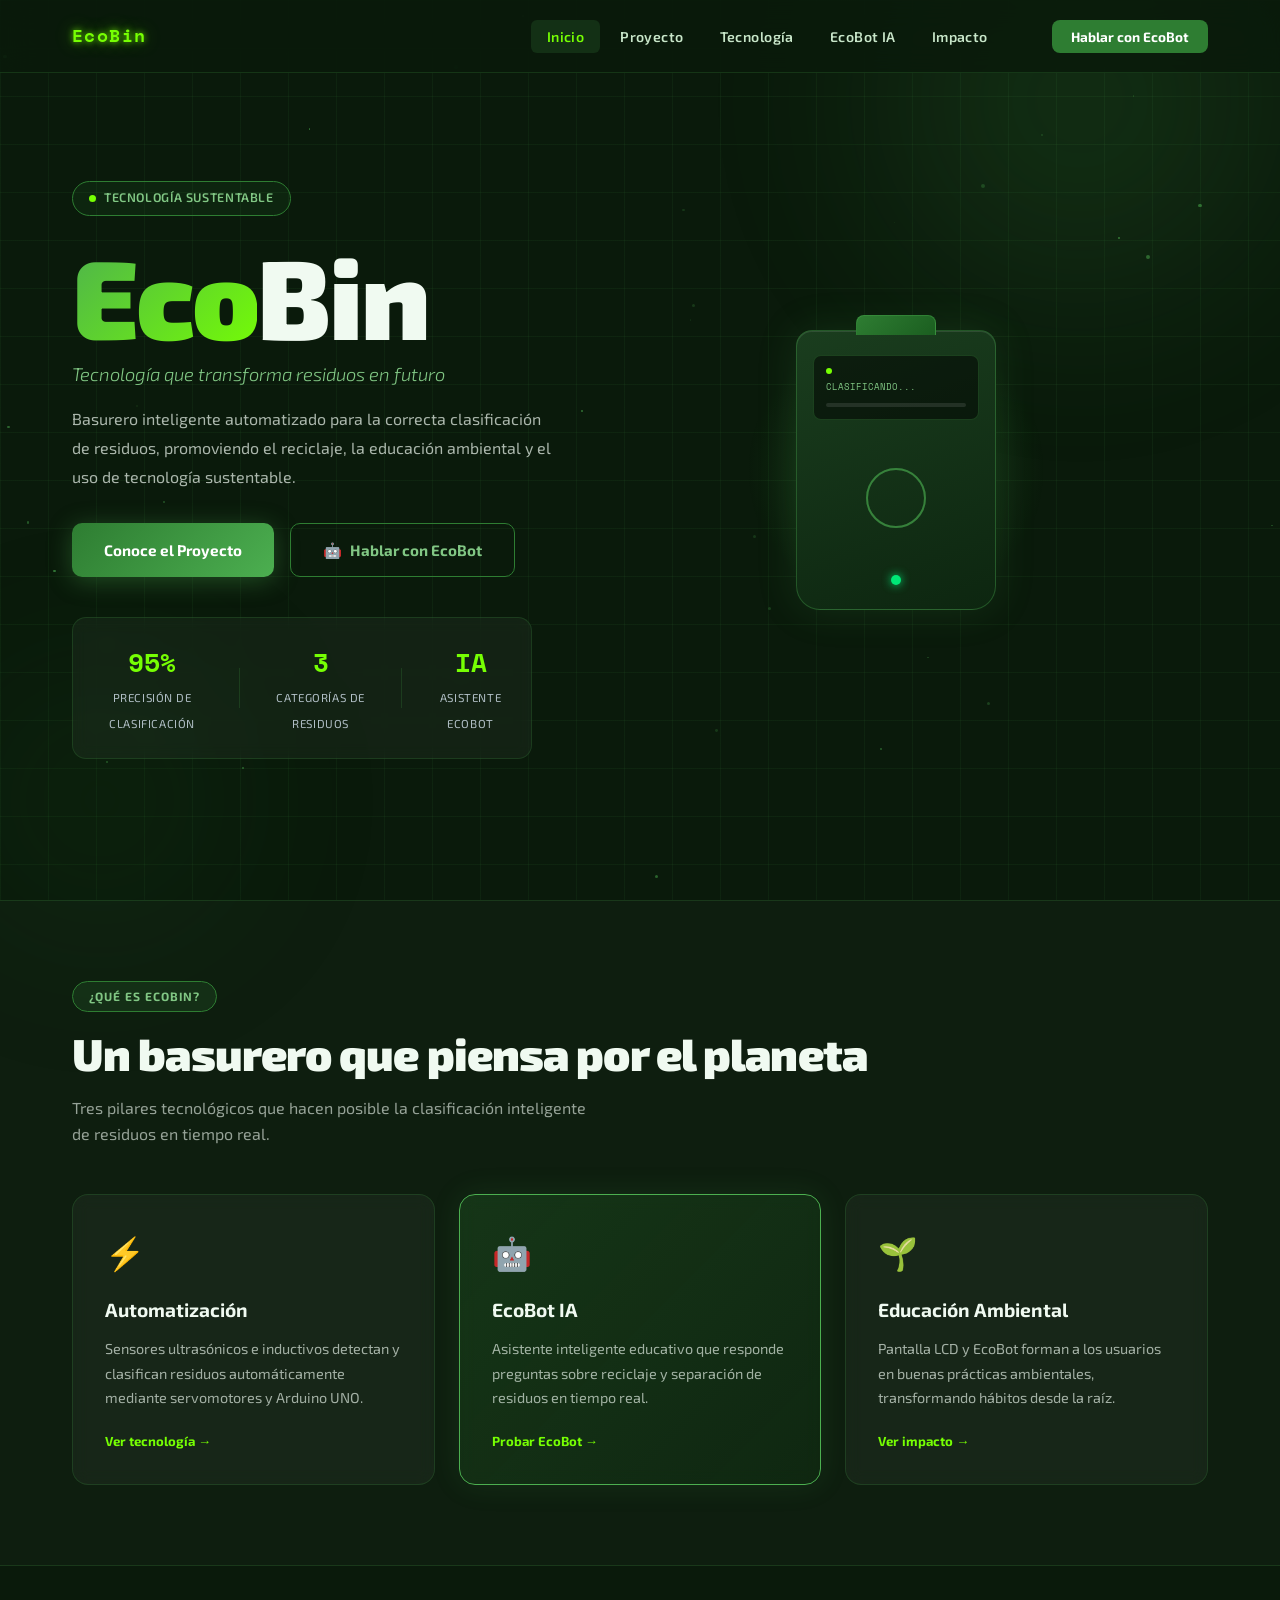
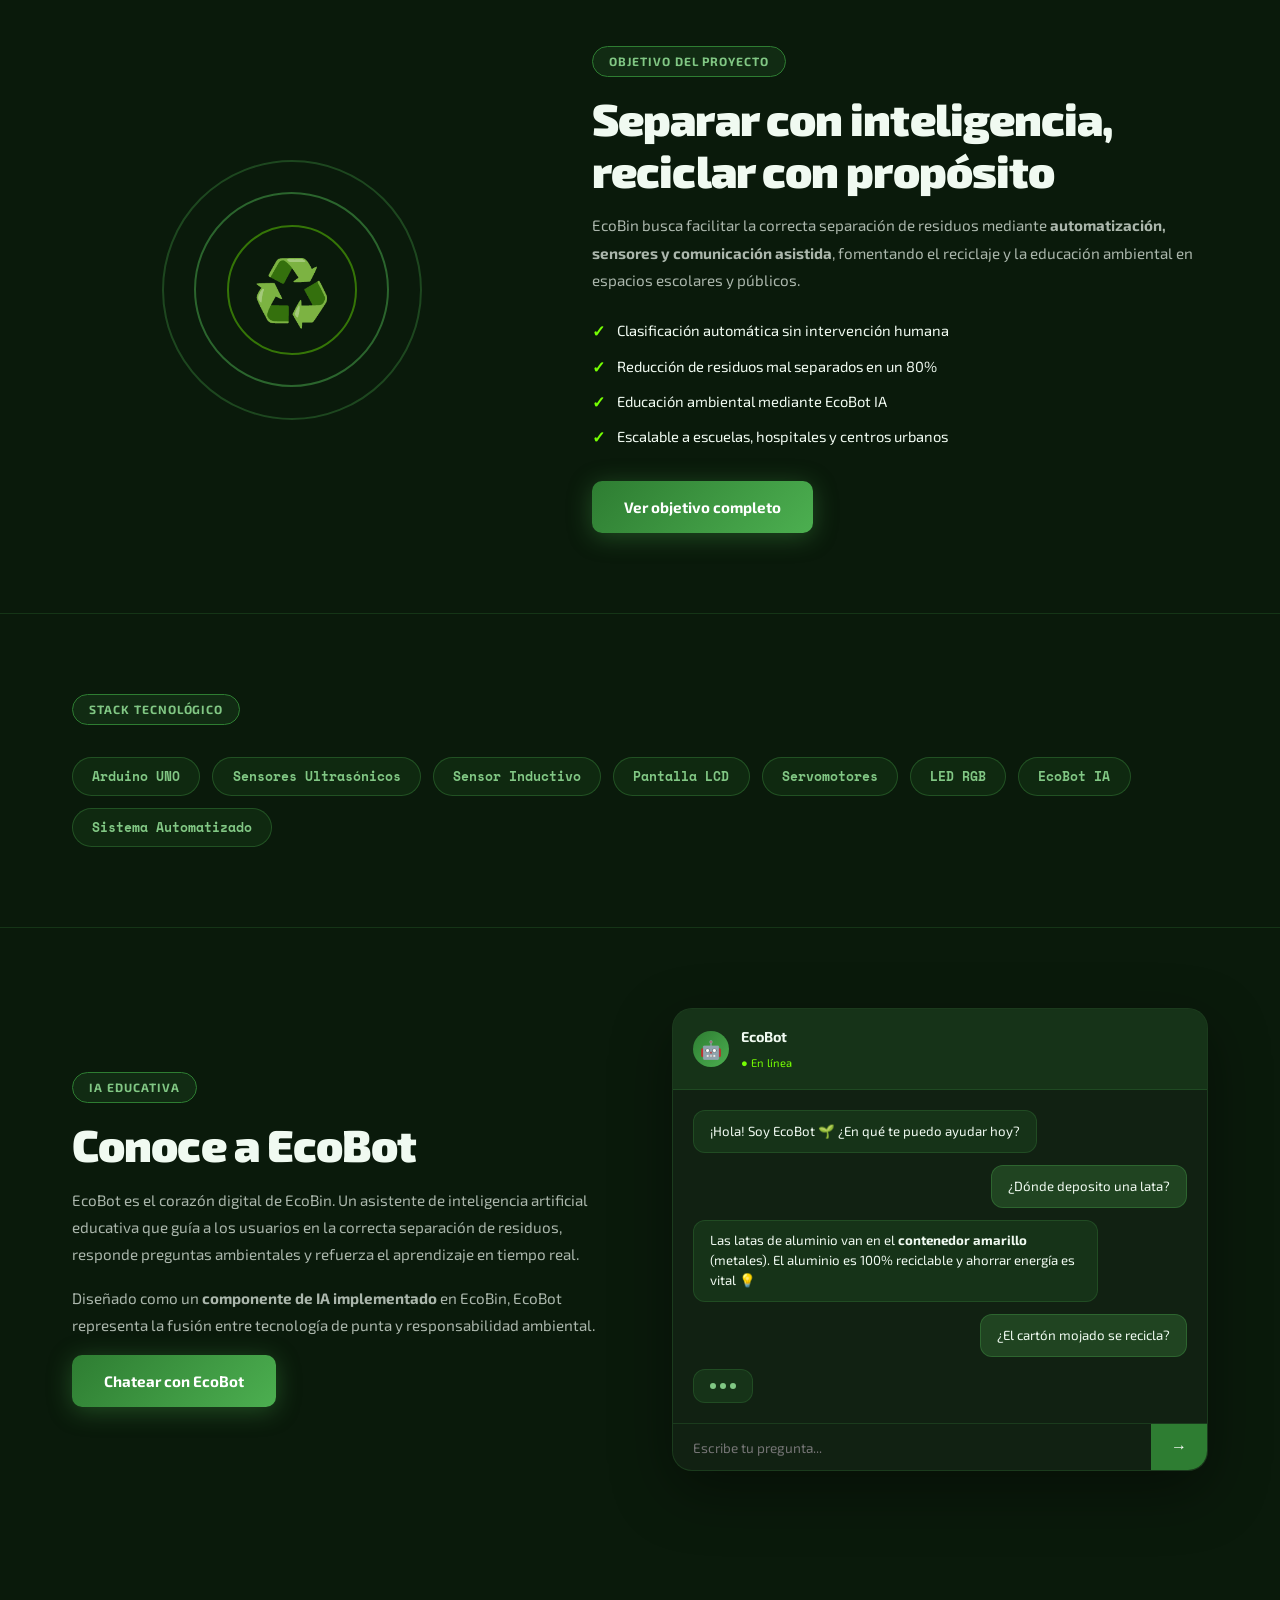
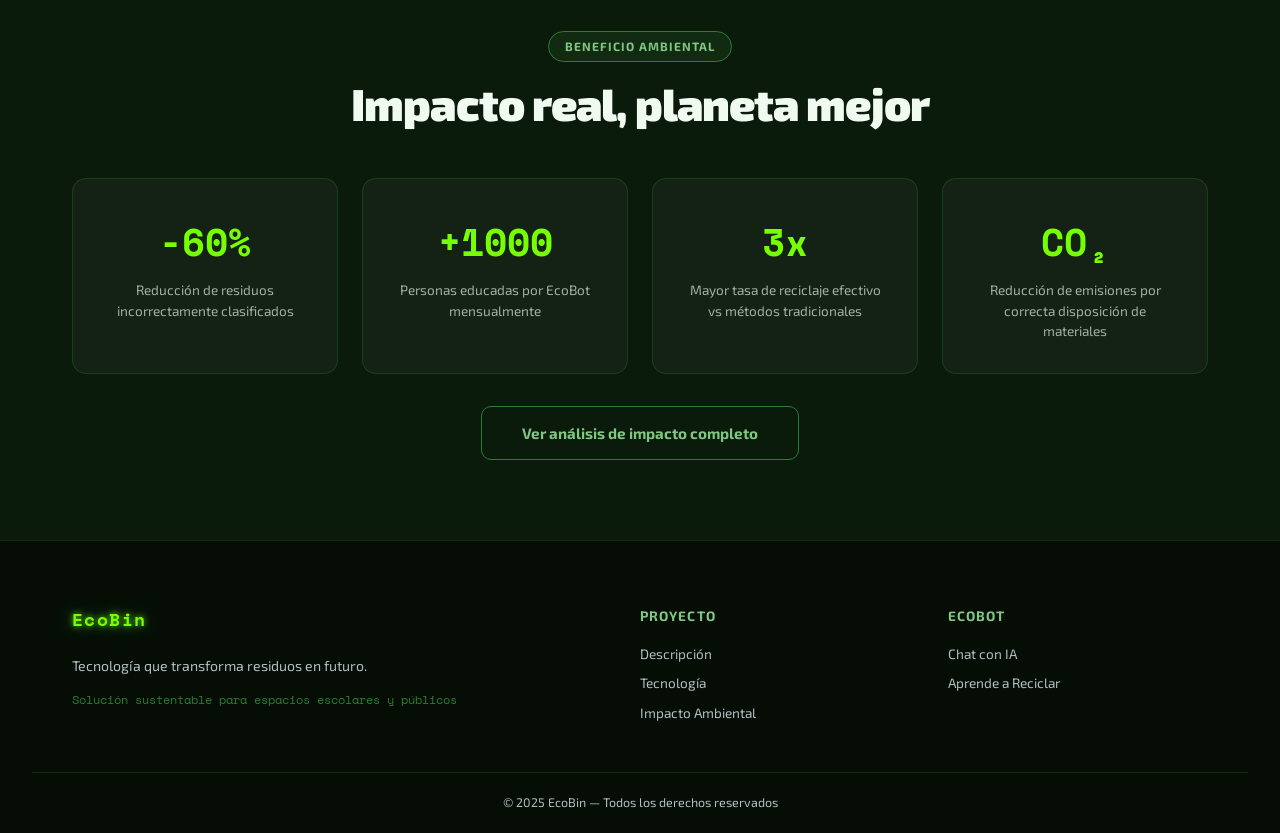
==== commit b60eaa74: "Correccion de categorias de residuos" ====
--- a/index.html
+++ b/index.html
@@ -68,7 +68,7 @@
       </div>
       <div class="stat-div"></div>
       <div class="stat">
-        <span class="stat-n">6</span>
+        <span class="stat-n">3</span>
         <span class="stat-l">Categorías de Residuos</span>
       </div>
       <div class="stat-div"></div>
